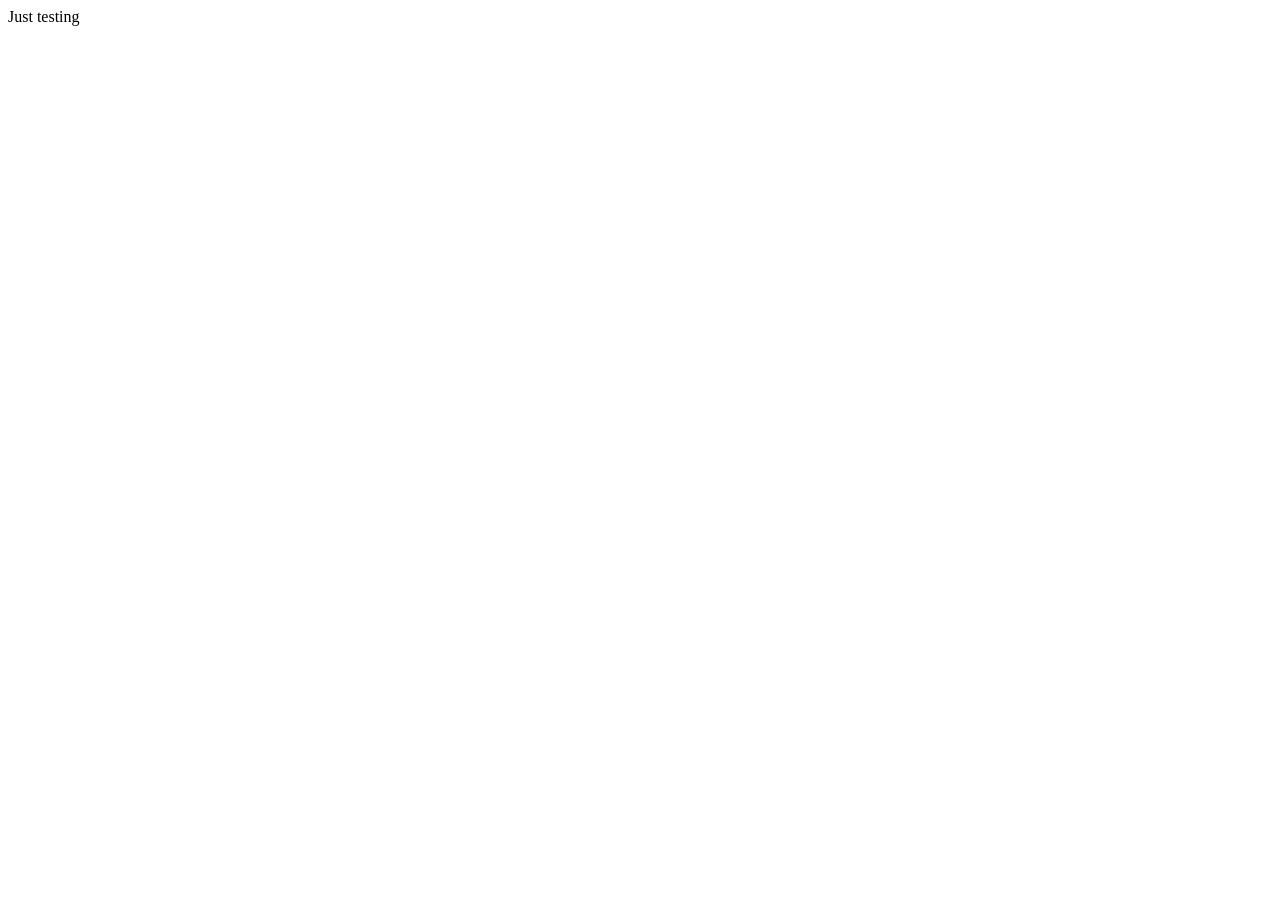
==== index.html @ 19ab005c "Add files via upload" ====
<!DOCTYPE html>
<html lang="en">
<head>
    <meta charset="UTF-8">
    <meta name="viewport" content="width=device-width, initial-scale=1.0">
    <meta name="google-adsense-account" content="ca-pub-8556925680320624">
    <title>Googele Ad-sense</title>
</head>
<body>
    Just testing
</body>
</html>
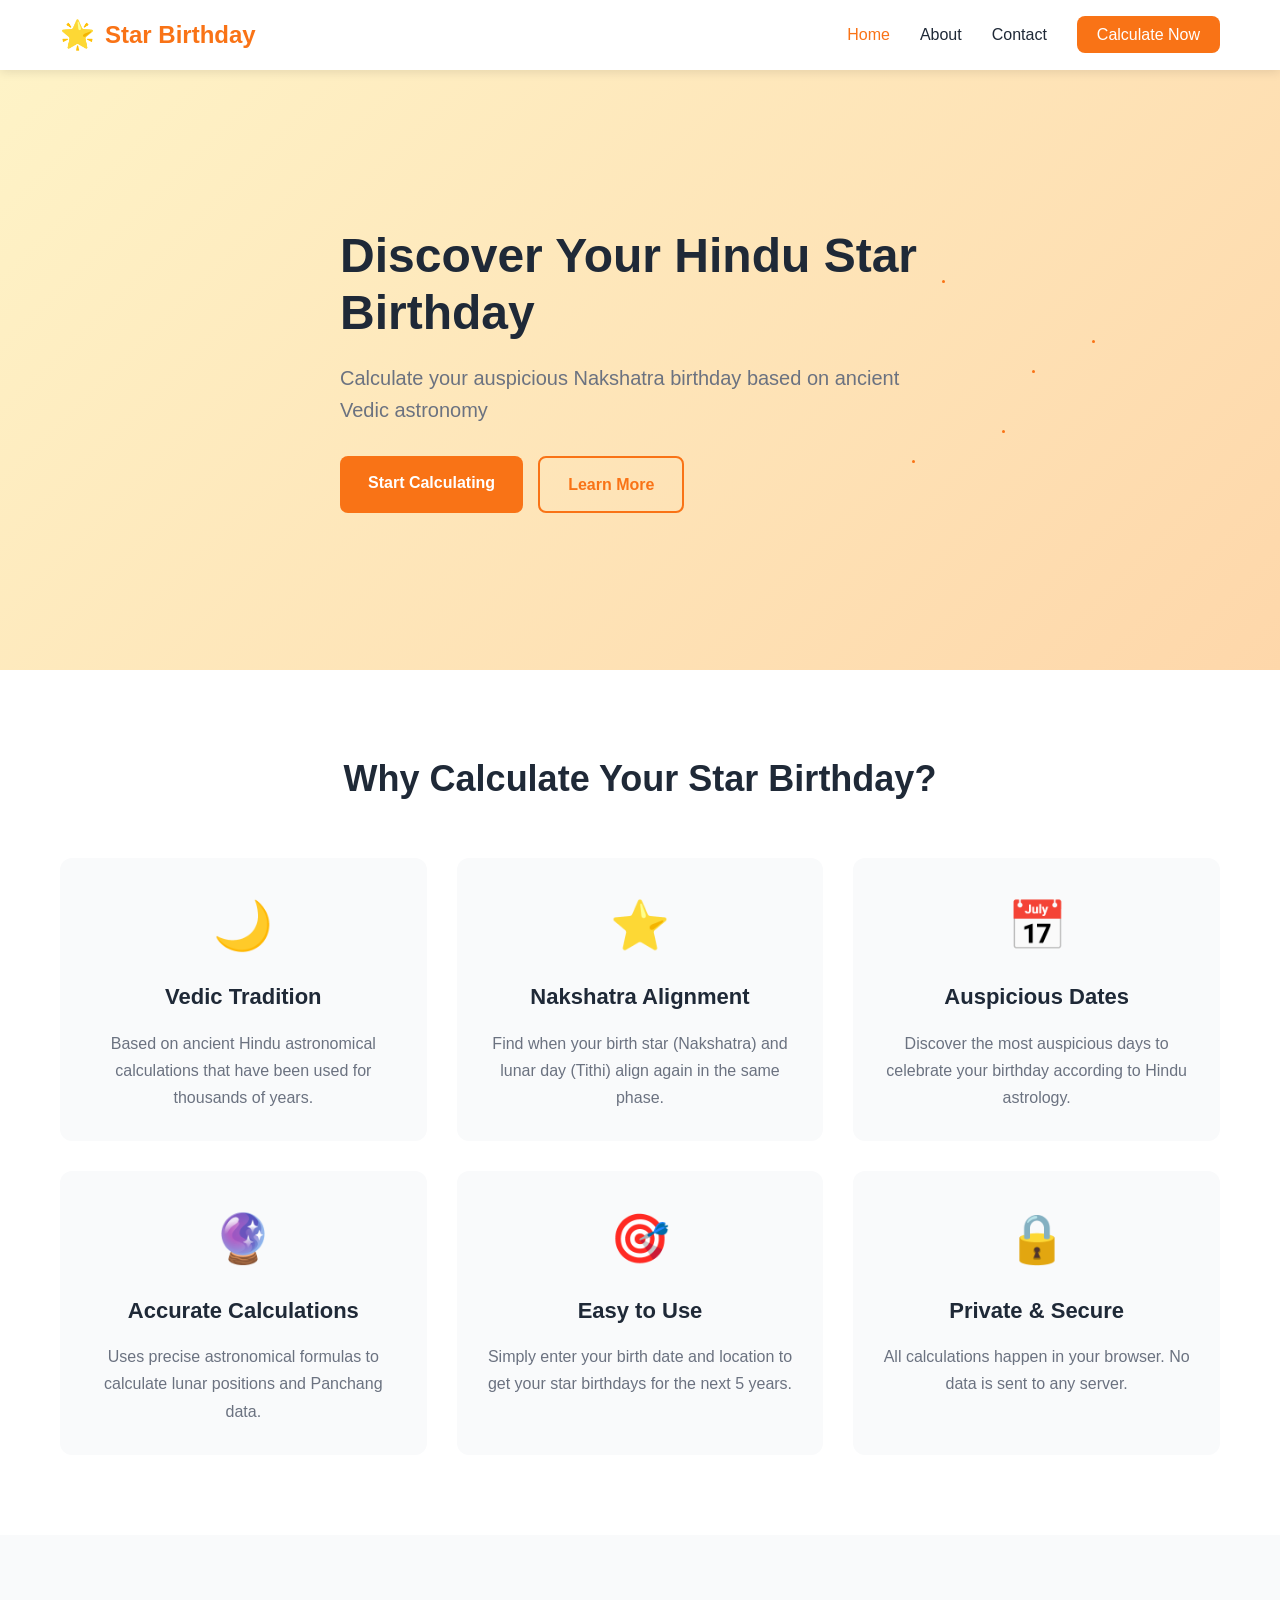
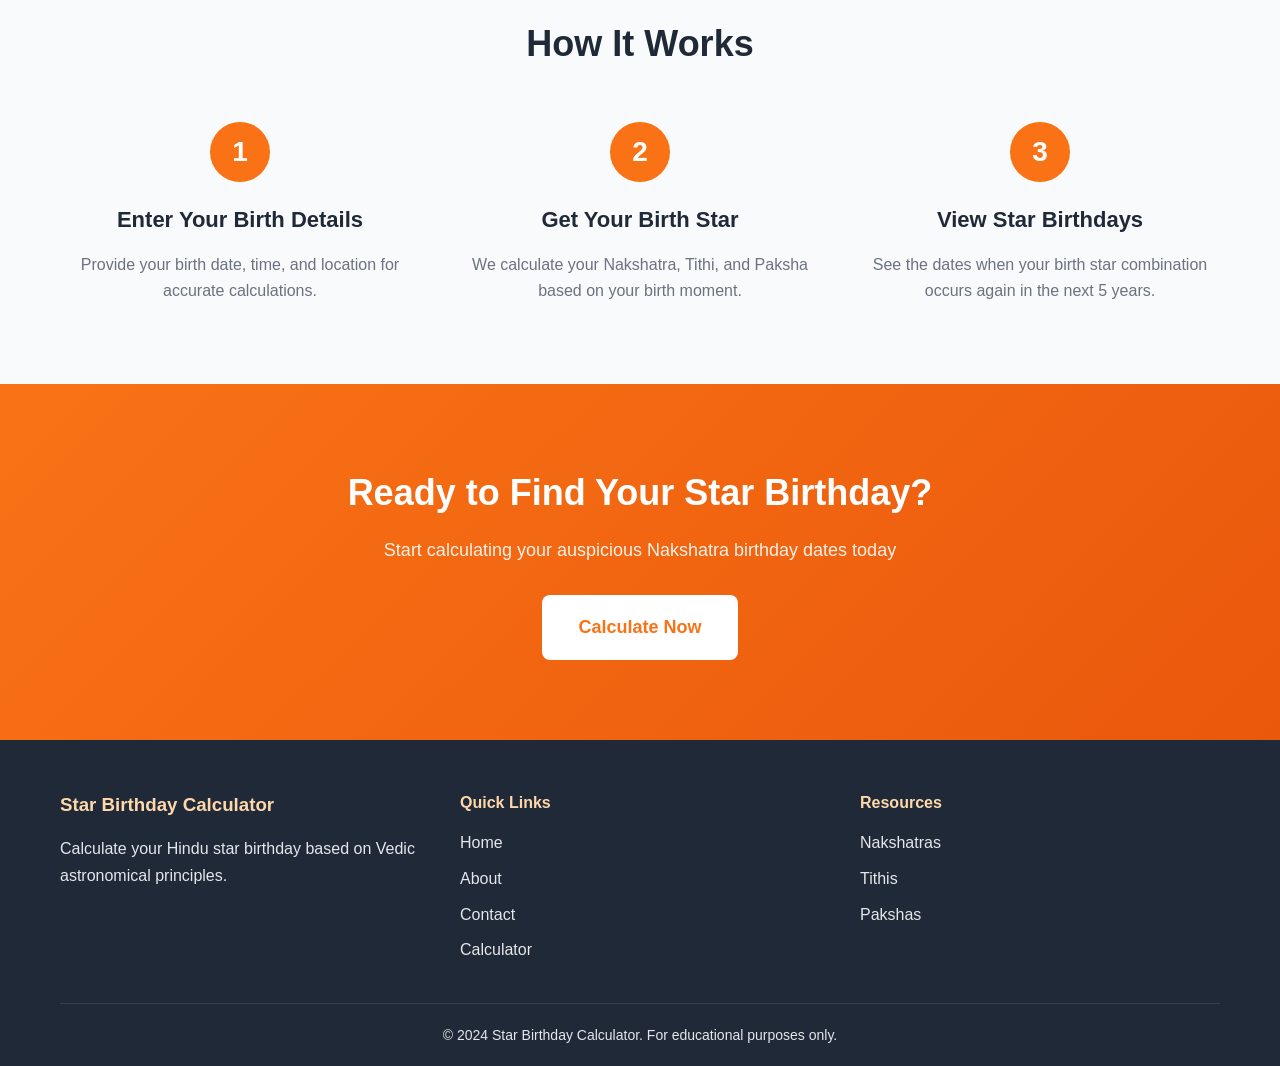
==== commit fb29c7d8: "Add files via upload" ====
--- a/index.html
+++ b/index.html
@@ -1,12 +1,163 @@
-<!DOCTYPE html>
-<html lang="en">
-<head>
-    <meta charset="UTF-8">
-    <meta name="viewport" content="width=device-width, initial-scale=1.0">
-    <meta name="google-adsense-account" content="ca-pub-8556925680320624">
-    <title>Googele Ad-sense</title>
-</head>
-<body>
-    Just testing
-</body>
+<!-- index.html -->
+<!DOCTYPE html>
+<html lang="en">
+<head>
+    <meta charset="UTF-8">
+    <meta name="viewport" content="width=device-width, initial-scale=1.0">
+    <meta name="google-adsense-account" content="ca-pub-8556925680320624">
+    <title>Hindu Star Birthday Calculator - Find Your Nakshatra Birthday</title>
+    <meta name="description" content="Calculate your Hindu star birthday based on Nakshatra and Tithi. Discover auspicious dates aligned with Vedic astrology.">
+    <link rel="stylesheet" href="styles.css">
+</head>
+<body>
+    <!-- Navigation -->
+    <nav class="navbar">
+        <div class="nav-container">
+            <div class="logo">
+                <span class="logo-icon">🌟</span>
+                <span class="logo-text">Star Birthday</span>
+            </div>
+            <ul class="nav-menu" id="navMenu">
+                <li><a href="index.html" class="active">Home</a></li>
+                <li><a href="about.html">About</a></li>
+                <li><a href="contact.html">Contact</a></li>
+                <li><a href="calculator.html" class="btn-nav">Calculate Now</a></li>
+            </ul>
+            <div class="hamburger" id="hamburger">
+                <span></span>
+                <span></span>
+                <span></span>
+            </div>
+        </div>
+    </nav>
+
+    <!-- Hero Section -->
+    <section class="hero">
+        <div class="hero-content">
+            <h1 class="hero-title">Discover Your Hindu Star Birthday</h1>
+            <p class="hero-subtitle">
+                Calculate your auspicious Nakshatra birthday based on ancient Vedic astronomy
+            </p>
+            <div class="hero-buttons">
+                <a href="calculator.html" class="btn btn-primary">Start Calculating</a>
+                <a href="about.html" class="btn btn-secondary">Learn More</a>
+            </div>
+        </div>
+        <div class="hero-image">
+            <div class="star-animation">
+                <div class="star"></div>
+                <div class="star"></div>
+                <div class="star"></div>
+                <div class="star"></div>
+                <div class="star"></div>
+            </div>
+        </div>
+    </section>
+
+    <!-- Features Section -->
+    <section class="features">
+        <div class="container">
+            <h2 class="section-title">Why Calculate Your Star Birthday?</h2>
+            <div class="features-grid">
+                <div class="feature-card">
+                    <div class="feature-icon">🌙</div>
+                    <h3>Vedic Tradition</h3>
+                    <p>Based on ancient Hindu astronomical calculations that have been used for thousands of years.</p>
+                </div>
+                <div class="feature-card">
+                    <div class="feature-icon">⭐</div>
+                    <h3>Nakshatra Alignment</h3>
+                    <p>Find when your birth star (Nakshatra) and lunar day (Tithi) align again in the same phase.</p>
+                </div>
+                <div class="feature-card">
+                    <div class="feature-icon">📅</div>
+                    <h3>Auspicious Dates</h3>
+                    <p>Discover the most auspicious days to celebrate your birthday according to Hindu astrology.</p>
+                </div>
+                <div class="feature-card">
+                    <div class="feature-icon">🔮</div>
+                    <h3>Accurate Calculations</h3>
+                    <p>Uses precise astronomical formulas to calculate lunar positions and Panchang data.</p>
+                </div>
+                <div class="feature-card">
+                    <div class="feature-icon">🎯</div>
+                    <h3>Easy to Use</h3>
+                    <p>Simply enter your birth date and location to get your star birthdays for the next 5 years.</p>
+                </div>
+                <div class="feature-card">
+                    <div class="feature-icon">🔒</div>
+                    <h3>Private & Secure</h3>
+                    <p>All calculations happen in your browser. No data is sent to any server.</p>
+                </div>
+            </div>
+        </div>
+    </section>
+
+    <!-- How It Works Section -->
+    <section class="how-it-works">
+        <div class="container">
+            <h2 class="section-title">How It Works</h2>
+            <div class="steps">
+                <div class="step">
+                    <div class="step-number">1</div>
+                    <h3>Enter Your Birth Details</h3>
+                    <p>Provide your birth date, time, and location for accurate calculations.</p>
+                </div>
+                <div class="step">
+                    <div class="step-number">2</div>
+                    <h3>Get Your Birth Star</h3>
+                    <p>We calculate your Nakshatra, Tithi, and Paksha based on your birth moment.</p>
+                </div>
+                <div class="step">
+                    <div class="step-number">3</div>
+                    <h3>View Star Birthdays</h3>
+                    <p>See the dates when your birth star combination occurs again in the next 5 years.</p>
+                </div>
+            </div>
+        </div>
+    </section>
+
+    <!-- CTA Section -->
+    <section class="cta">
+        <div class="container">
+            <h2>Ready to Find Your Star Birthday?</h2>
+            <p>Start calculating your auspicious Nakshatra birthday dates today</p>
+            <a href="calculator.html" class="btn btn-large">Calculate Now</a>
+        </div>
+    </section>
+
+    <!-- Footer -->
+    <footer class="footer">
+        <div class="container">
+            <div class="footer-content">
+                <div class="footer-section">
+                    <h3>Star Birthday Calculator</h3>
+                    <p>Calculate your Hindu star birthday based on Vedic astronomical principles.</p>
+                </div>
+                <div class="footer-section">
+                    <h4>Quick Links</h4>
+                    <ul>
+                        <li><a href="index.html">Home</a></li>
+                        <li><a href="about.html">About</a></li>
+                        <li><a href="contact.html">Contact</a></li>
+                        <li><a href="calculator.html">Calculator</a></li>
+                    </ul>
+                </div>
+                <div class="footer-section">
+                    <h4>Resources</h4>
+                    <ul>
+                        <li><a href="about.html#nakshatras">Nakshatras</a></li>
+                        <li><a href="about.html#tithis">Tithis</a></li>
+                        <li><a href="about.html#pakshas">Pakshas</a></li>
+                    </ul>
+                </div>
+            </div>
+            <div class="footer-bottom">
+                <p>&copy; 2024 Star Birthday Calculator. For educational purposes only.</p>
+            </div>
+        </div>
+    </footer>
+
+    <script src="script.js"></script>
+</body>
 </html>
--- a/styles.css
+++ b/styles.css
@@ -0,0 +1,733 @@
+/* styles.css */
+
+/* Reset and Base Styles */
+* {
+    margin: 0;
+    padding: 0;
+    box-sizing: border-box;
+}
+
+:root {
+    --primary-color: #f97316;
+    --primary-dark: #ea580c;
+    --primary-light: #fed7aa;
+    --secondary-color: #fef3c7;
+    --text-dark: #1f2937;
+    --text-light: #6b7280;
+    --success-color: #10b981;
+    --error-color: #ef4444;
+    --white: #ffffff;
+    --gray-50: #f9fafb;
+    --gray-100: #f3f4f6;
+    --gray-200: #e5e7eb;
+}
+
+body {
+    font-family: 'Segoe UI', Tahoma, Geneva, Verdana, sans-serif;
+    line-height: 1.6;
+    color: var(--text-dark);
+    background: var(--white);
+}
+
+.container {
+    max-width: 1200px;
+    margin: 0 auto;
+    padding: 0 20px;
+}
+
+/* Navigation */
+.navbar {
+    background: var(--white);
+    box-shadow: 0 2px 10px rgba(0, 0, 0, 0.1);
+    position: sticky;
+    top: 0;
+    z-index: 1000;
+}
+
+.nav-container {
+    max-width: 1200px;
+    margin: 0 auto;
+    padding: 0 20px;
+    display: flex;
+    justify-content: space-between;
+    align-items: center;
+    height: 70px;
+}
+
+.logo {
+    display: flex;
+    align-items: center;
+    gap: 10px;
+    font-size: 24px;
+    font-weight: bold;
+    color: var(--primary-color);
+    text-decoration: none;
+}
+
+.logo-icon {
+    font-size: 28px;
+}
+
+.nav-menu {
+    display: flex;
+    list-style: none;
+    gap: 30px;
+    align-items: center;
+}
+
+.nav-menu a {
+    text-decoration: none;
+    color: var(--text-dark);
+    font-weight: 500;
+    transition: color 0.3s;
+    padding: 8px 0;
+}
+
+.nav-menu a:hover,
+.nav-menu a.active {
+    color: var(--primary-color);
+}
+
+.btn-nav {
+    background: var(--primary-color);
+    color: var(--white) !important;
+    padding: 10px 20px !important;
+    border-radius: 8px;
+    transition: all 0.3s;
+}
+
+.btn-nav:hover {
+    background: var(--primary-dark);
+    transform: translateY(-2px);
+}
+
+.hamburger {
+    display: none;
+    flex-direction: column;
+    cursor: pointer;
+    gap: 5px;
+}
+
+.hamburger span {
+    width: 25px;
+    height: 3px;
+    background: var(--text-dark);
+    transition: 0.3s;
+}
+
+/* Hero Section */
+.hero {
+    background: linear-gradient(135deg, var(--secondary-color) 0%, var(--primary-light) 100%);
+    padding: 100px 20px;
+    display: flex;
+    align-items: center;
+    justify-content: center;
+    min-height: 600px;
+    position: relative;
+    overflow: hidden;
+}
+
+.hero-content {
+    max-width: 600px;
+    z-index: 2;
+}
+
+.hero-title {
+    font-size: 48px;
+    margin-bottom: 20px;
+    color: var(--text-dark);
+    line-height: 1.2;
+}
+
+.hero-subtitle {
+    font-size: 20px;
+    color: var(--text-light);
+    margin-bottom: 30px;
+}
+
+.hero-buttons {
+    display: flex;
+    gap: 15px;
+    flex-wrap: wrap;
+}
+
+.btn {
+    padding: 14px 28px;
+    border-radius: 8px;
+    text-decoration: none;
+    font-weight: 600;
+    transition: all 0.3s;
+    display: inline-block;
+    border: none;
+    cursor: pointer;
+    font-size: 16px;
+}
+
+.btn-primary {
+    background: var(--primary-color);
+    color: var(--white);
+}
+
+.btn-primary:hover {
+    background: var(--primary-dark);
+    transform: translateY(-2px);
+    box-shadow: 0 5px 15px rgba(249, 115, 22, 0.3);
+}
+
+.btn-secondary {
+    background: transparent;
+    color: var(--primary-color);
+    border: 2px solid var(--primary-color);
+}
+
+.btn-secondary:hover {
+    background: var(--primary-color);
+    color: var(--white);
+}
+
+.btn-large {
+    padding: 18px 36px;
+    font-size: 18px;
+}
+
+/* Star Animation */
+.hero-image {
+    position: absolute;
+    right: 10%;
+    width: 300px;
+    height: 300px;
+}
+
+.star-animation {
+    position: relative;
+    width: 100%;
+    height: 100%;
+}
+
+.star {
+    position: absolute;
+    width: 3px;
+    height: 3px;
+    background: var(--primary-color);
+    border-radius: 50%;
+    animation: twinkle 3s infinite;
+}
+
+.star:nth-child(1) { top: 20%; left: 30%; animation-delay: 0s; }
+.star:nth-child(2) { top: 50%; left: 60%; animation-delay: 0.5s; }
+.star:nth-child(3) { top: 80%; left: 20%; animation-delay: 1s; }
+.star:nth-child(4) { top: 40%; left: 80%; animation-delay: 1.5s; }
+.star:nth-child(5) { top: 70%; left: 50%; animation-delay: 2s; }
+
+@keyframes twinkle {
+    0%, 100% { opacity: 0; transform: scale(1); }
+    50% { opacity: 1; transform: scale(2); }
+}
+
+/* Features Section */
+.features {
+    padding: 80px 20px;
+    background: var(--white);
+}
+
+.section-title {
+    text-align: center;
+    font-size: 36px;
+    margin-bottom: 50px;
+    color: var(--text-dark);
+}
+
+.features-grid {
+    display: grid;
+    grid-template-columns: repeat(auto-fit, minmax(300px, 1fr));
+    gap: 30px;
+}
+
+.feature-card {
+    background: var(--gray-50);
+    padding: 30px;
+    border-radius: 12px;
+    text-align: center;
+    transition: transform 0.3s, box-shadow 0.3s;
+}
+
+.feature-card:hover {
+    transform: translateY(-5px);
+    box-shadow: 0 10px 25px rgba(0, 0, 0, 0.1);
+}
+
+.feature-icon {
+    font-size: 48px;
+    margin-bottom: 15px;
+}
+
+.feature-card h3 {
+    font-size: 22px;
+    margin-bottom: 15px;
+    color: var(--text-dark);
+}
+
+.feature-card p {
+    color: var(--text-light);
+    line-height: 1.7;
+}
+
+/* How It Works Section */
+.how-it-works {
+    padding: 80px 20px;
+    background: var(--gray-50);
+}
+
+.steps {
+    display: grid;
+    grid-template-columns: repeat(auto-fit, minmax(250px, 1fr));
+    gap: 40px;
+    margin-top: 50px;
+}
+
+.step {
+    text-align: center;
+}
+
+.step-number {
+    width: 60px;
+    height: 60px;
+    background: var(--primary-color);
+    color: var(--white);
+    border-radius: 50%;
+    display: flex;
+    align-items: center;
+    justify-content: center;
+    font-size: 28px;
+    font-weight: bold;
+    margin: 0 auto 20px;
+}
+
+.step h3 {
+    font-size: 22px;
+    margin-bottom: 15px;
+    color: var(--text-dark);
+}
+
+.step p {
+    color: var(--text-light);
+}
+
+/* CTA Section */
+.cta {
+    padding: 80px 20px;
+    background: linear-gradient(135deg, var(--primary-color) 0%, var(--primary-dark) 100%);
+    text-align: center;
+    color: var(--white);
+}
+
+.cta h2 {
+    font-size: 36px;
+    margin-bottom: 15px;
+}
+
+.cta p {
+    font-size: 18px;
+    margin-bottom: 30px;
+    opacity: 0.9;
+}
+
+.cta .btn {
+    background: var(--white);
+    color: var(--primary-color);
+}
+
+.cta .btn:hover {
+    background: var(--gray-50);
+    transform: translateY(-3px);
+}
+
+/* Page Header */
+.page-header {
+    background: linear-gradient(135deg, var(--secondary-color) 0%, var(--primary-light) 100%);
+    padding: 80px 20px 60px;
+    text-align: center;
+}
+
+.page-header h1 {
+    font-size: 42px;
+    margin-bottom: 15px;
+    color: var(--text-dark);
+}
+
+.page-header p {
+    font-size: 18px;
+    color: var(--text-light);
+}
+
+/* About Content */
+.about-content {
+    padding: 60px 20px;
+}
+
+.content-section {
+    margin-bottom: 60px;
+}
+
+.content-section h2 {
+    font-size: 32px;
+    margin-bottom: 20px;
+    color: var(--text-dark);
+}
+
+.content-section p {
+    font-size: 16px;
+    line-height: 1.8;
+    color: var(--text-light);
+    margin-bottom: 15px;
+}
+
+.info-grid {
+    display: grid;
+    grid-template-columns: repeat(auto-fit, minmax(250px, 1fr));
+    gap: 25px;
+    margin-top: 30px;
+}
+
+.info-card {
+    background: var(--gray-50);
+    padding: 25px;
+    border-radius: 10px;
+    border-left: 4px solid var(--primary-color);
+}
+
+.info-card h3 {
+    font-size: 20px;
+    margin-bottom: 10px;
+    color: var(--text-dark);
+}
+
+.info-card p {
+    color: var(--text-light);
+}
+
+.tithi-list {
+    display: grid;
+    grid-template-columns: repeat(auto-fit, minmax(300px, 1fr));
+    gap: 30px;
+    margin-top: 30px;
+}
+
+.tithi-group {
+    background: var(--gray-50);
+    padding: 25px;
+    border-radius: 10px;
+}
+
+.tithi-group h3 {
+    font-size: 22px;
+    margin-bottom: 15px;
+    color: var(--primary-color);
+}
+
+.tithi-group ul {
+    list-style: none;
+}
+
+.tithi-group li {
+    padding: 8px 0;
+    border-bottom: 1px solid var(--gray-200);
+}
+
+.tithi-group li:last-child {
+    border-bottom: none;
+}
+
+.paksha-cards {
+    display: grid;
+    grid-template-columns: repeat(auto-fit, minmax(300px, 1fr));
+    gap: 30px;
+    margin-top: 30px;
+}
+
+.paksha-card {
+    background: var(--gray-50);
+    padding: 30px;
+    border-radius: 12px;
+    border-top: 4px solid var(--primary-color);
+}
+
+.paksha-card h3 {
+    font-size: 24px;
+    margin-bottom: 15px;
+    color: var(--text-dark);
+}
+
+.benefits-list,
+.calculation-list {
+    margin-left: 30px;
+    margin-top: 15px;
+}
+
+.benefits-list li,
+.calculation-list li {
+    margin-bottom: 10px;
+    color: var(--text-light);
+}
+
+.disclaimer {
+    background: var(--secondary-color);
+    padding: 20px;
+    border-radius: 8px;
+    margin-top: 30px;
+    border-left: 4px solid var(--primary-color);
+}
+
+/* Contact Section */
+.contact-section {
+    padding: 60px 20px;
+}
+
+.contact-grid {
+    display: grid;
+    grid-template-columns: 1.5fr 1fr;
+    gap: 50px;
+}
+
+.contact-form-wrapper h2,
+.contact-info h2 {
+    font-size: 28px;
+    margin-bottom: 25px;
+    color: var(--text-dark);
+}
+
+.contact-form {
+    background: var(--gray-50);
+    padding: 30px;
+    border-radius: 12px;
+}
+
+.form-group {
+    margin-bottom: 20px;
+}
+
+.form-group label {
+    display: block;
+    margin-bottom: 8px;
+    color: var(--text-dark);
+    font-weight: 600;
+}
+
+.form-group input,
+.form-group textarea {
+    width: 100%;
+    padding: 12px;
+    border: 2px solid var(--gray-200);
+    border-radius: 8px;
+    font-size: 16px;
+    font-family: inherit;
+    transition: border-color 0.3s;
+}
+
+.form-group input:focus,
+.form-group textarea:focus {
+    outline: none;
+    border-color: var(--primary-color);
+}
+
+.form-group textarea {
+    resize: vertical;
+    min-height: 120px;
+}
+
+.btn-submit {
+    width: 100%;
+    margin-top: 10px;
+}
+
+.form-message {
+    margin-top: 20px;
+    padding: 15px;
+    border-radius: 8px;
+    display: none;
+}
+
+.form-message.success {
+    background: #d1fae5;
+    color: #065f46;
+    border: 1px solid var(--success-color);
+    display: block;
+}
+
+.form-message.error {
+    background: #fee2e2;
+    color: #991b1b;
+    border: 1px solid var(--error-color);
+    display: block;
+}
+
+.info-item {
+    display: flex;
+    gap: 20px;
+    margin-bottom: 30px;
+    padding: 20px;
+    background: var(--gray-50);
+    border-radius: 10px;
+}
+
+.info-icon {
+    font-size: 32px;
+    flex-shrink: 0;
+}
+
+.info-content h3 {
+    font-size: 18px;
+    margin-bottom: 8px;
+    color: var(--text-dark);
+}
+
+.info-content p {
+    color: var(--text-light);
+}
+
+.faq-section {
+    margin-top: 40px;
+    padding: 25px;
+    background: var(--secondary-color);
+    border-radius: 10px;
+}
+
+.faq-section h3 {
+    font-size: 22px;
+    margin-bottom: 20px;
+    color: var(--text-dark);
+}
+
+.faq-item {
+    margin-bottom: 20px;
+}
+
+.faq-item h4 {
+    font-size: 16px;
+    margin-bottom: 8px;
+    color: var(--primary-color);
+}
+
+.faq-item p {
+    color: var(--text-light);
+    font-size: 14px;
+    line-height: 1.6;
+}
+
+/* Footer */
+.footer {
+    background: var(--text-dark);
+    color: var(--white);
+    padding: 50px 20px 20px;
+}
+
+.footer-content {
+    display: grid;
+    grid-template-columns: repeat(auto-fit, minmax(250px, 1fr));
+    gap: 40px;
+    margin-bottom: 30px;
+}
+
+.footer-section h3,
+.footer-section h4 {
+    margin-bottom: 15px;
+    color: var(--primary-light);
+}
+
+.footer-section p {
+    color: var(--gray-200);
+    line-height: 1.7;
+}
+
+.footer-section ul {
+    list-style: none;
+}
+
+.footer-section ul li {
+    margin-bottom: 10px;
+}
+
+.footer-section ul li a {
+    color: var(--gray-200);
+    text-decoration: none;
+    transition: color 0.3s;
+}
+
+.footer-section ul li a:hover {
+    color: var(--primary-color);
+}
+
+.footer-bottom {
+    text-align: center;
+    padding-top: 20px;
+    border-top: 1px solid rgba(255, 255, 255, 0.1);
+}
+
+.footer-bottom p {
+    color: var(--gray-200);
+    font-size: 14px;
+}
+
+/* Responsive Design */
+@media (max-width: 768px) {
+    .hamburger {
+        display: flex;
+    }
+
+    .nav-menu {
+        position: fixed;
+        left: -100%;
+        top: 70px;
+        flex-direction: column;
+        background: var(--white);
+        width: 100%;
+        text-align: center;
+        transition: 0.3s;
+        box-shadow: 0 10px 27px rgba(0, 0, 0, 0.05);
+        padding: 20px 0;
+    }
+
+    .nav-menu.active {
+        left: 0;
+    }
+
+    .hero {
+        flex-direction: column;
+        padding: 60px 20px;
+        text-align: center;
+    }
+
+    .hero-title {
+        font-size: 36px;
+    }
+
+    .hero-subtitle {
+        font-size: 18px;
+    }
+
+    .hero-image {
+        position: relative;
+        right: 0;
+        margin-top: 40px;
+    }
+
+    .hero-buttons {
+        justify-content: center;
+    }
+
+    .section-title {
+        font-size: 28px;
+    }
+
+    .features-grid {
+        grid-template-columns: 1fr;
+    }
+
+    .contact-grid {
+        grid-template-columns: 1fr;
+    }
+
+    .page-header h1 {
+        font-size: 32px;
+    }
+}
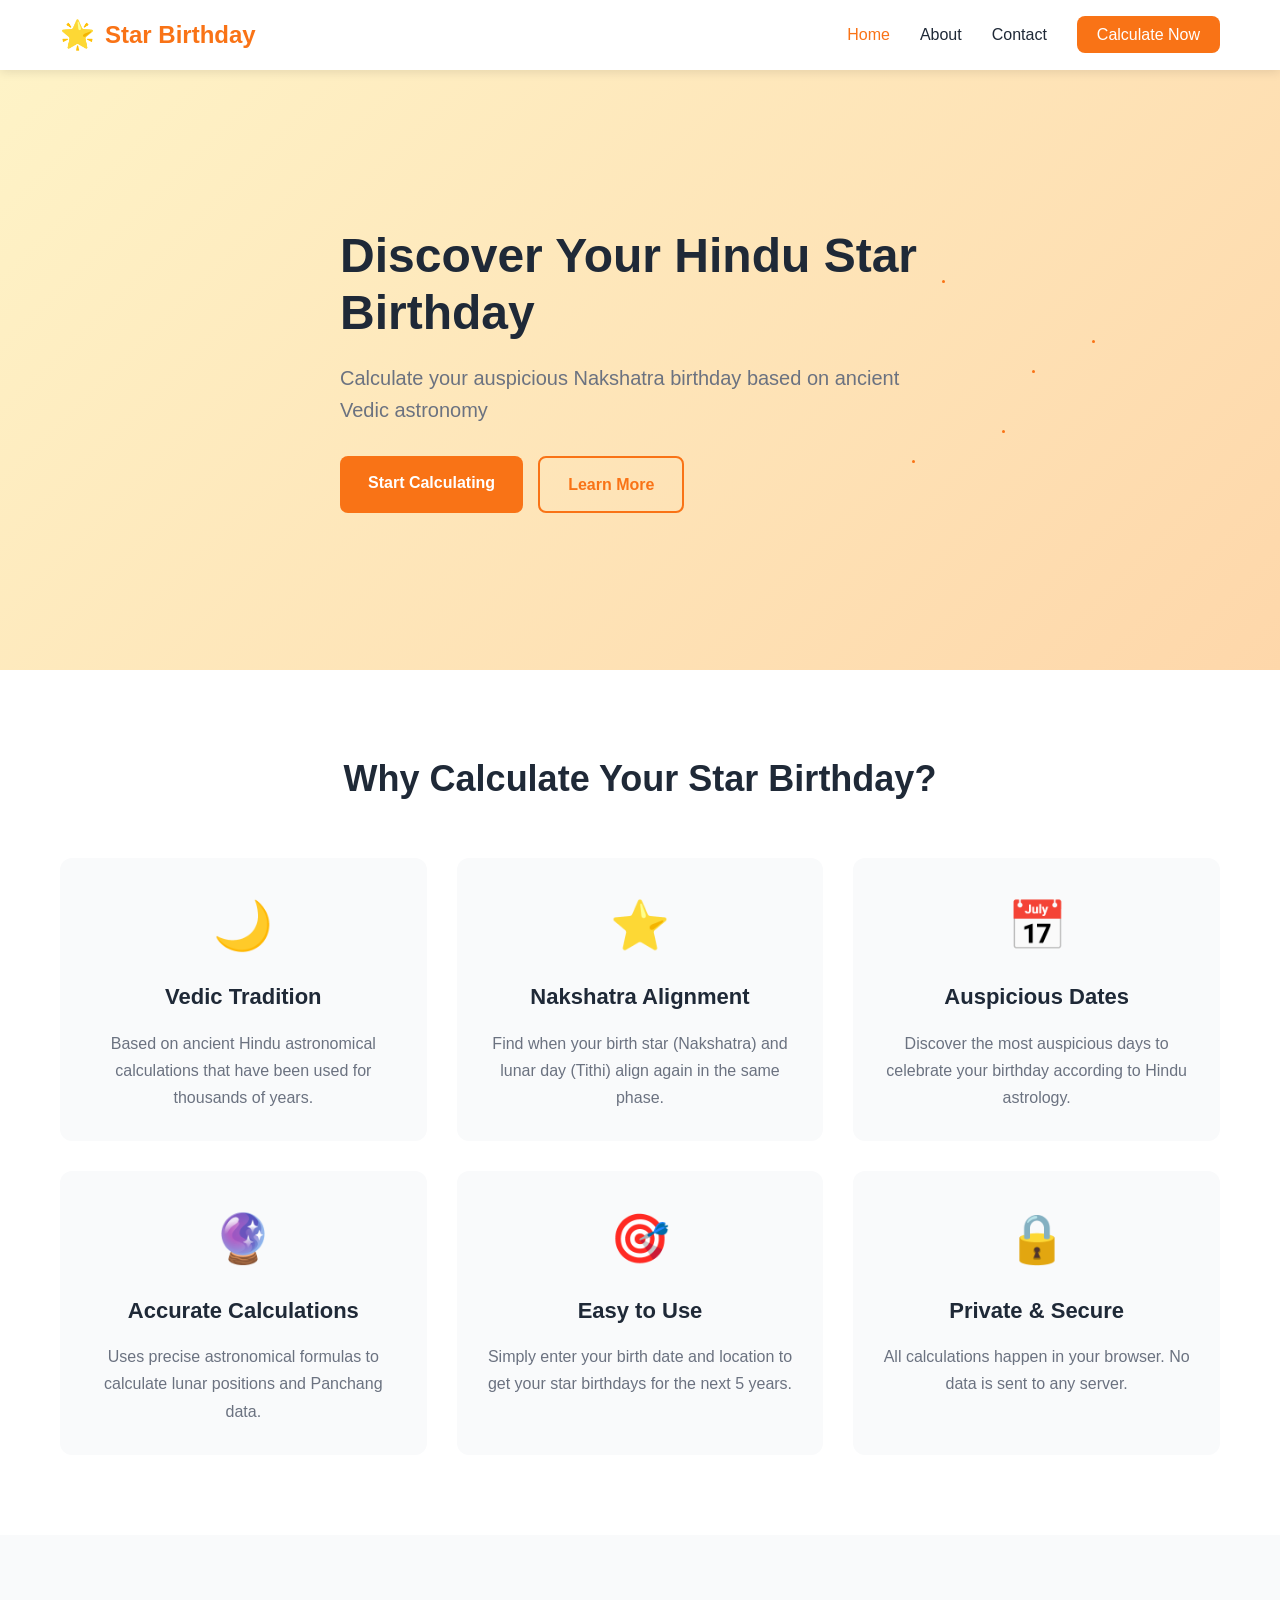
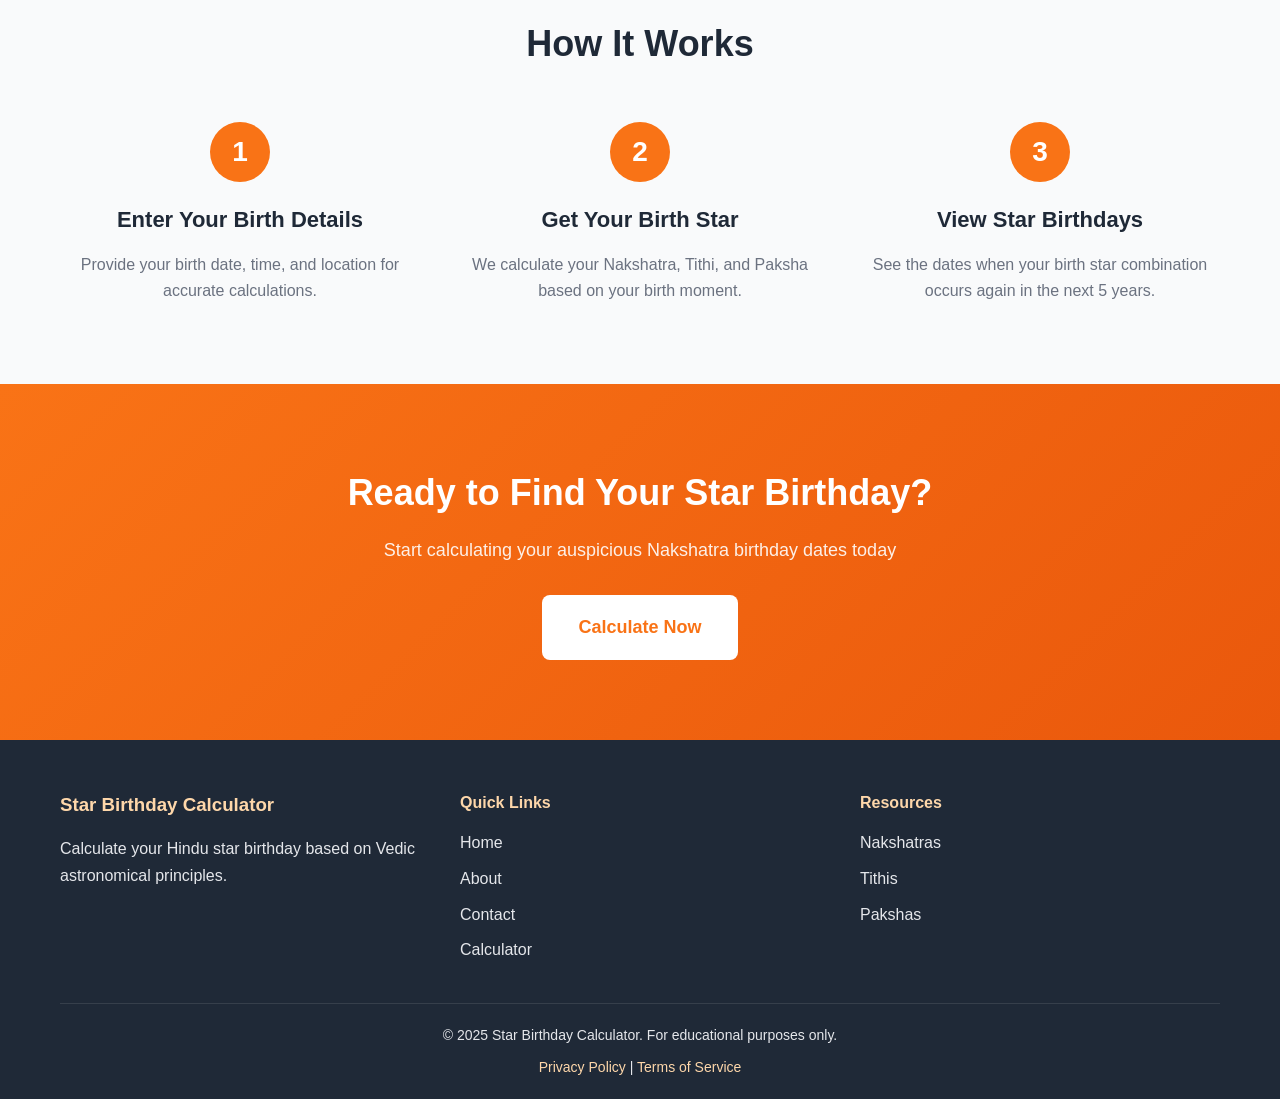
==== commit de66d31b: "included terms and policy pages in the footer" ====
--- a/index.html
+++ b/index.html
@@ -153,11 +153,15 @@
                 </div>
             </div>
             <div class="footer-bottom">
-                <p>&copy; 2024 Star Birthday Calculator. For educational purposes only.</p>
+                <p>&copy; 2025 Star Birthday Calculator. For educational purposes only.</p>
+                <p class="footer-links">
+                    <a href="privacy.html">Privacy Policy</a> | 
+                    <a href="terms.html">Terms of Service</a>
+                </p>
             </div>
         </div>
     </footer>
 
-    <script src="script.js"></script>
+    <script src="main-script.js"></script>
 </body>
 </html>
--- a/styles.css
+++ b/styles.css
@@ -730,4 +730,23 @@
     .page-header h1 {
         font-size: 32px;
     }
+}
+
+
+
+
+.footer-links {
+    margin-top: 10px;
+    font-size: 14px;
+}
+
+.footer-links a {
+    color: var(--primary-light);
+    text-decoration: none;
+    transition: color 0.3s;
+}
+
+.footer-links a:hover {
+    color: var(--primary-color);
+    text-decoration: underline;
 }
